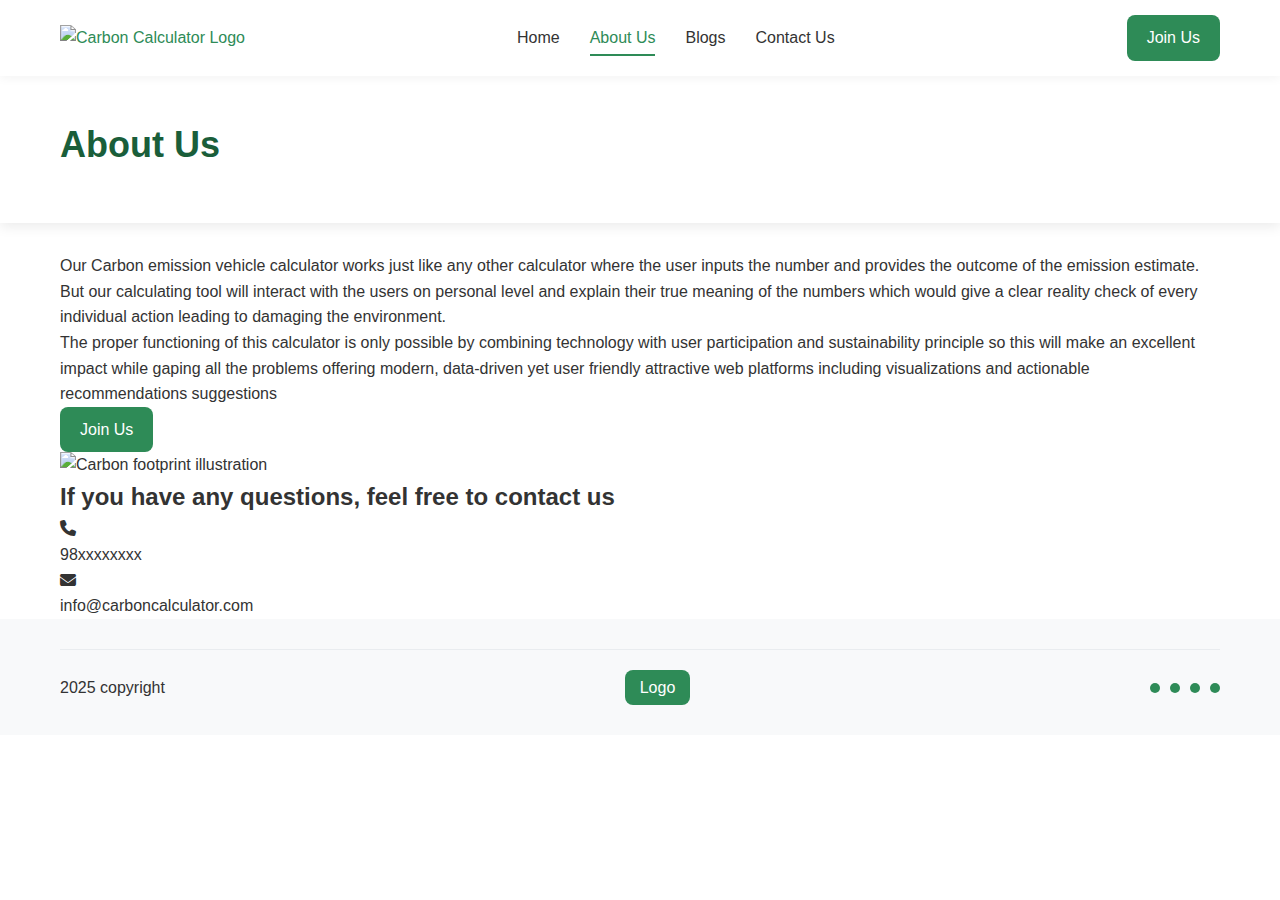
==== about.html @ 44032c15 "Update" ====
<!DOCTYPE html>
<html lang="en">
<head>
    <meta charset="UTF-8">
    <meta name="viewport" content="width=device-width, initial-scale=1.0">
    <title>Carbon Calculator | About Us</title>
    <link rel="stylesheet" href="css/style.css">
    <link rel="stylesheet" href="https://cdnjs.cloudflare.com/ajax/libs/font-awesome/6.4.0/css/all.min.css">
</head>
<body>
    <header>
        <div class="container">
            <div class="logo">
                <a href="index.html">
                    <img src="https://i.ibb.co/Jt5zbWV/eco-car-logo.png" alt="Carbon Calculator Logo">
                </a>
            </div>
            <nav>
                <ul>
                    <li><a href="index.html">Home</a></li>
                    <li class="active"><a href="about.html">About Us</a></li>
                    <li><a href="blogs.html">Blogs</a></li>
                    <li><a href="contact.html">Contact Us</a></li>
                </ul>
            </nav>
            <div id="auth-button-container" class="join-btn">
                <a href="signup.html" class="btn">Join Us</a>
            </div>
            <div class="mobile-menu-btn">
                <i class="fas fa-bars"></i>
            </div>
        </div>
    </header>

    <section class="page-header">
        <div class="container">
            <h1>About Us</h1>
        </div>
    </section>

    <section class="about-content">
        <div class="container">
            <div class="about-grid">
                <div class="about-text">
                    <p>Our Carbon emission vehicle calculator works just like any other calculator where the user inputs the number and provides the outcome of the emission estimate. But our calculating tool will interact with the users on personal level and explain their true meaning of the numbers which would give a clear reality check of every individual action leading to damaging the environment.</p>
                    <p>The proper functioning of this calculator is only possible by combining technology with user participation and sustainability principle so this will make an excellent impact while gaping all the problems offering modern, data-driven yet user friendly attractive web platforms including visualizations and actionable recommendations suggestions</p>
                    <div class="about-cta">
                        <a href="signup.html" class="btn">Join Us</a>
                    </div>
                </div>
                <div class="about-image">
                    <img src="https://i.ibb.co/Lk4Lv9B/solar-panels.jpg" alt="Carbon footprint illustration">
                </div>
            </div>
        </div>
    </section>

    <section class="contact-info">
        <div class="container">
            <h2>If you have any questions, feel free to contact us</h2>
            <div class="contact-methods">
                <div class="contact-method">
                    <i class="fas fa-phone"></i>
                    <p>98xxxxxxxx</p>
                </div>
                <div class="contact-method">
                    <i class="fas fa-envelope"></i>
                    <p>info@carboncalculator.com</p>
                </div>
            </div>
        </div>
    </section>

    <footer>
        <div class="container">
            <div class="footer-bottom">
                <p>2025 copyright</p>
                <div class="footer-logo-small">
                    <div class="logo-badge">Logo</div>
                </div>
                <div class="social-dots">
                    <span class="dot"></span>
                    <span class="dot"></span>
                    <span class="dot"></span>
                    <span class="dot"></span>
                </div>
            </div>
        </div>
    </footer>

    <script src="js/main.js"></script>
</body>
</html>
---- css/style.css ----
/* Base Styles */
:root {
  --primary-color: #2e8b57;
  --primary-dark: #1a5e3a;
  --primary-light: #c8e6c9;
  --secondary-color: #555555;
  --text-color: #333333;
  --light-text: #666666;
  --background-color: #ffffff;
  --light-gray: #f8f9fa;
  --medium-gray: #e9ecef;
  --dark-gray: #adb5bd;
  --error-color: #dc3545;
  --success-color: #28a745;
  --warning-color: #ffc107;
  --border-radius: 8px;
  --box-shadow: 0 4px 12px rgba(0, 0, 0, 0.08);
  --transition: all 0.3s ease;
  --font-primary: "Poppins", -apple-system, BlinkMacSystemFont, "Segoe UI", Roboto, Oxygen, Ubuntu, Cantarell,
    "Open Sans", "Helvetica Neue", sans-serif;
}

* {
  margin: 0;
  padding: 0;
  box-sizing: border-box;
}

body {
  font-family: var(--font-primary);
  line-height: 1.6;
  color: var(--text-color);
  background-color: var(--background-color);
  overflow-x: hidden;
}

.container {
  width: 100%;
  max-width: 1200px;
  margin: 0 auto;
  padding: 0 20px;
}

a {
  text-decoration: none;
  color: var(--primary-color);
  transition: var(--transition);
}

a:hover {
  color: var(--primary-dark);
}

ul {
  list-style: none;
}

img {
  max-width: 100%;
  height: auto;
}

.btn {
  display: inline-flex;
  align-items: center;
  justify-content: center;
  background-color: var(--primary-color);
  color: white;
  padding: 10px 20px;
  border: none;
  border-radius: var(--border-radius);
  cursor: pointer;
  transition: var(--transition);
  text-align: center;
  font-weight: 500;
  font-size: 16px;
  min-height: 44px;
}

.btn:hover {
  background-color: var(--primary-dark);
  color: white;
  transform: translateY(-2px);
  box-shadow: 0 6px 12px rgba(0, 0, 0, 0.1);
}

.btn.active {
  background-color: var(--primary-dark);
  color: white;
}

.btn-secondary {
  display: inline-flex;
  align-items: center;
  justify-content: center;
  background-color: var(--medium-gray);
  color: var(--text-color);
  padding: 10px 20px;
  border: none;
  border-radius: var(--border-radius);
  cursor: pointer;
  transition: var(--transition);
  text-align: center;
  font-weight: 500;
  font-size: 16px;
  min-height: 44px;
}

.btn-secondary:hover {
  background-color: var(--dark-gray);
  color: var(--background-color);
}

/* Header Styles */
header {
  padding: 15px 0;
  background-color: var(--background-color);
  box-shadow: 0 2px 10px rgba(0, 0, 0, 0.05);
  position: sticky;
  top: 0;
  z-index: 100;
}

header .container {
  display: flex;
  justify-content: space-between;
  align-items: center;
}

.logo img {
  height: 50px;
  object-fit: contain;
}

nav {
  flex: 1;
  display: flex;
  justify-content: center;
}

nav ul {
  display: flex;
  justify-content: center;
}

nav ul li {
  margin: 0 15px;
  position: relative;
}

nav ul li a {
  color: var(--text-color);
  font-weight: 500;
  position: relative;
  padding: 5px 0;
}

.join-btn {
  margin-left: 20px;
}

.user-menu {
  display: flex;
  align-items: center;
}

.notification-icon {
  margin-right: 20px;
  position: relative;
  font-size: 20px;
  color: var(--text-color);
}

.notification-icon::after {
  content: "";
  position: absolute;
  top: 0;
  right: 0;
  width: 8px;
  height: 8px;
  background-color: var(--primary-color);
  border-radius: 50%;
}

.profile-dropdown {
  position: relative;
}

.profile-pic {
  width: 40px;
  height: 40px;
  border-radius: 50%;
  overflow: hidden;
  cursor: pointer;
  border: 2px solid var(--primary-light);
}

.profile-pic img {
  width: 100%;
  height: 100%;
  object-fit: cover;
}

nav ul li.active a, nav ul li a.active {
  color: var(--primary-color);
}

nav ul li.active a::after, nav ul li a.active::after {
  content: "";
  position: absolute;
  bottom: -5px;
  left: 0;
  width: 100%;
  height: 2px;
  background-color: var(--primary-color);
}

.mobile-menu-btn {
  display: none;
  font-size: 24px;
  cursor: pointer;
  color: var(--text-color);
}

/* Dropdown Menu */
.dropdown-menu {
  position: absolute;
  top: 55px;
  right: 0;
  width: 280px;
  background-color: var(--background-color);
  border-radius: var(--border-radius);
  box-shadow: var(--box-shadow);
  padding: 15px;
  display: none;
  z-index: 10;
  animation: fadeIn 0.3s ease;
}

@keyframes fadeIn {
  from {
    opacity: 0;
    transform: translateY(10px);
  }
  to {
    opacity: 1;
    transform: translateY(0);
  }
}

.dropdown-menu.active {
  display: block;
}

.dropdown-header {
  padding-bottom: 10px;
  margin-bottom: 10px;
  border-bottom: 1px solid var(--medium-gray);
  color: var(--light-text);
}

.dropdown-menu ul li {
  margin: 0;
  padding: 8px 0;
}

.dropdown-menu ul li a {
  color: var(--text-color);
  display: block;
  transition: var(--transition);
  padding: 5px 10px;
  border-radius: var(--border-radius);
}

.dropdown-menu ul li a:hover {
  background-color: var(--light-gray);
  color: var(--primary-color);
}

/* Hero Section */
.hero {
  padding: 80px 0;
  background-color: var(--light-gray);
  position: relative;
  overflow: hidden;
}

.hero::after {
  content: "";
  position: absolute;
  bottom: -50px;
  left: 0;
  width: 100%;
  height: 100px;
  background-color: var(--background-color);
  clip-path: ellipse(50% 50% at 50% 100%);
}

.hero-content {
  display: flex;
  align-items: center;
  gap: 60px;
}

.hero-image {
  flex: 1;
  border-radius: var(--border-radius);
  overflow: hidden;
  box-shadow: var(--box-shadow);
}

.hero-image img {
  width: 100%;
  height: 100%;
  object-fit: cover;
  transition: transform 0.5s ease;
}

.hero-image:hover img {
  transform: scale(1.05);
}

.hero-text {
  flex: 1;
}

.hero-text h1 {
  font-size: 48px;
  font-weight: 700;
  margin-bottom: 20px;
  line-height: 1.2;
  color: var(--primary-dark);
}

.hero-text p {
  font-size: 18px;
  margin-bottom: 30px;
  color: var(--light-text);
}

.hero-text .btn {
  padding: 12px 30px;
  font-size: 18px;
}

/* Recent Blogs Section */
.recent-blogs {
  padding: 80px 0;
  background-color: var(--background-color);
}

.recent-blogs h2 {
  text-align: center;
  margin-bottom: 50px;
  font-size: 36px;
  color: var(--primary-dark);
  position: relative;
}

.recent-blogs h2::after {
  content: "";
  position: absolute;
  bottom: -15px;
  left: 50%;
  transform: translateX(-50%);
  width: 80px;
  height: 3px;
  background-color: var(--primary-color);
}

.blogs-grid {
  display: grid;
  grid-template-columns: repeat(3, 1fr);
  gap: 30px;
}

.blog-card {
  background-color: var(--background-color);
  border-radius: var(--border-radius);
  overflow: hidden;
  box-shadow: var(--box-shadow);
  transition: var(--transition);
  height: 100%;
  display: flex;
  flex-direction: column;
}

.blog-card:hover {
  transform: translateY(-10px);
  box-shadow: 0 15px 30px rgba(0, 0, 0, 0.1);
}

.blog-image {
  height: 200px;
  overflow: hidden;
}

.blog-image img {
  width: 100%;
  height: 100%;
  object-fit: cover;
  transition: var(--transition);
}

.blog-card:hover .blog-image img {
  transform: scale(1.1);
}

.blog-card h3 {
  padding: 20px;
  font-size: 18px;
  flex-grow: 1;
}

.read-more {
  display: block;
  text-align: center;
  padding: 12px;
  background-color: var(--primary-color);
  color: white;
  margin: 0 20px 20px;
  border-radius: var(--border-radius);
  transition: var(--transition);
  font-weight: 500;
}

.read-more:hover {
  background-color: var(--primary-dark);
  color: white;
}

/* Footer Styles */
footer {
  background-color: var(--light-gray);
  padding: 30px 0;
  position: relative;
}

.footer-content {
  display: grid;
  grid-template-columns: 1fr 1fr 1fr;
  gap: 40px;
  margin-bottom: 40px;
}

.footer-logo h3 {
  margin-bottom: 15px;
  color: var(--primary-dark);
  font-size: 24px;
}

.footer-logo p {
  color: var(--light-text);
}

.social-icons {
  margin-top: 20px;
  display: flex;
  gap: 15px;
}

.social-icons a {
  display: flex;
  align-items: center;
  justify-content: center;
  width: 40px;
  height: 40px;
  background-color: var(--primary-light);
  color: var(--primary-dark);
  border-radius: 50%;
  transition: var(--transition);
}

.social-icons a:hover {
  background-color: var(--primary-color);
  color: white;
  transform: translateY(-3px);
}

.footer-links h3,
.footer-contact h3 {
  margin-bottom: 20px;
  color: var(--primary-dark);
  font-size: 20px;
}

.footer-links ul li {
  margin-bottom: 12px;
}

.footer-links ul li a {
  color: var(--light-text);
  transition: var(--transition);
}

.footer-links ul li a:hover {
  color: var(--primary-color);
  padding-left: 5px;
}

.footer-contact p {
  margin-bottom: 12px;
  color: var(--light-text);
  display: flex;
  align-items: center;
}

.footer-contact p i {
  margin-right: 10px;
  color: var(--primary-color);
}

.footer-bottom {
  display: flex;
  justify-content: space-between;
  align-items: center;
  padding-top: 20px;
  border-top: 1px solid var(--medium-gray);
}

.footer-logo-small {
  background-color: var(--primary-color);
  padding: 5px 15px;
  border-radius: var(--border-radius);
  color: white;
  font-weight: 500;
}

.social-dots {
  display: flex;
  gap: 10px;
}

.dot {
  width: 10px;
  height: 10px;
  border-radius: 50%;
  background-color: var(--primary-color);
}

/* Auth Pages (Login/Signup) */
.auth-section {
  padding: 80px 0;
  min-height: calc(100vh - 200px);
  display: flex;
  align-items: center;
  background-color: var(--light-gray);
}

.auth-form-container {
  max-width: 500px;
  width: 100%;
  margin: 0 auto;
  padding: 40px;
  background-color: var(--background-color);
  border-radius: var(--border-radius);
  box-shadow: var(--box-shadow);
}

.auth-form-container h1 {
  text-align: center;
  margin-bottom: 30px;
  font-size: 32px;
  color: var(--primary-dark);
}

.form-row {
  display: flex;
  gap: 20px;
  margin-bottom: 20px;
}

.form-group {
  margin-bottom: 20px;
  width: 100%;
}

.form-group input,
.form-group textarea,
.form-group select {
  width: 100%;
  padding: 12px 15px;
  border: 1px solid var(--medium-gray);
  border-radius: var(--border-radius);
  font-size: 16px;
  transition: var(--transition);
  font-family: var(--font-primary);
}

.form-group input:focus,
.form-group textarea:focus,
.form-group select:focus {
  border-color: var(--primary-color);
  outline: none;
  box-shadow: 0 0 0 3px rgba(46, 139, 87, 0.1);
}

.password-group {
  position: relative;
}

.password-toggle {
  position: absolute;
  right: 15px;
  top: 50%;
  transform: translateY(-50%);
  background: none;
  border: none;
  cursor: pointer;
  color: var(--secondary-color);
}

.auth-form .btn {
  width: 100%;
  padding: 14px;
  font-size: 16px;
  background-color: var(--primary-color);
  color: white;
}

.auth-form .btn:hover {
  background-color: var(--primary-dark);
}

.auth-link {
  text-align: center;
  margin-top: 20px;
  color: var(--light-text);
}

.auth-link a {
  color: var(--primary-color);
  font-weight: 500;
}

/* Dashboard Styles */
.dashboard-page {
  background-color: var(--light-gray);
}

.dashboard-header {
  padding: 15px 0;
  background-color: var(--background-color);
  box-shadow: var(--box-shadow);
  position: sticky;
  top: 0;
  z-index: 100;
}

.dashboard-container {
  display: flex;
  min-height: calc(100vh - 200px);
  padding: 20px;
  gap: 20px;
}

.sidebar {
  width: 280px;
  background-color: var(--background-color);
  padding: 30px 0;
  box-shadow: var(--box-shadow);
  border-radius: var(--border-radius);
  height: fit-content;
  position: sticky;
  top: 100px;
  flex-shrink: 0;
}

.sidebar h2 {
  padding: 0 20px 20px;
  border-bottom: 1px solid var(--medium-gray);
  color: var(--primary-dark);
}

.sidebar-nav ul {
  display: flex;
  flex-direction: column;
  width: 100%;
}

.sidebar-nav ul li {
  width: 100%;
  padding: 0;
  margin: 0;
  transition: var(--transition);
}

.sidebar-nav ul li a {
  padding: 15px 20px;
  display: block;
  width: 100%;
  color: var(--text-color);
  transition: var(--transition);
  border-left: 3px solid transparent;
}

.sidebar-nav ul li a:hover,
.sidebar-nav ul li a.active {
  background-color: var(--light-gray);
  color: var(--primary-color);
  border-left-color: var(--primary-color);
}

.dashboard-content {
  flex: 1;
  padding: 0 0 30px 0;
}

.dashboard-cards {
  display: grid;
  grid-template-columns: repeat(auto-fit, minmax(250px, 1fr));
  gap: 20px;
  margin-bottom: 30px;
}

.dashboard-card {
  background-color: var(--background-color);
  border-radius: var(--border-radius);
  padding: 20px;
  box-shadow: var(--box-shadow);
  transition: var(--transition);
}

.dashboard-card:hover {
  transform: translateY(-5px);
  box-shadow: 0 10px 20px rgba(0, 0, 0, 0.1);
}

.dashboard-card h3 {
  margin-bottom: 15px;
  color: var(--secondary-color);
}

.card-content {
  display: flex;
  align-items: center;
  justify-content: space-between;
}

.improvement-stat {
  display: flex;
  flex-direction: column;
}

.stat-number {
  font-size: 2rem;
  font-weight: 700;
  color: var(--primary-color);
}

.stat-label {
  color: var(--light-text);
  font-size: 0.9rem;
}

.improvement-icon {
  width: 40px;
  height: 40px;
  border-radius: 50%;
  background-color: rgba(46, 139, 87, 0.1);
  display: flex;
  align-items: center;
  justify-content: center;
  color: var(--primary-color);
  font-size: 1.2rem;
}

.chart-section {
  background-color: var(--background-color);
  border-radius: var(--border-radius);
  padding: 20px;
  box-shadow: var(--box-shadow);
  margin-bottom: 30px;
}

.chart-header {
  display: flex;
  justify-content: space-between;
  align-items: center;
  margin-bottom: 20px;
}

.chart-header h2 {
  color: var(--primary-dark);
  font-size: 1.3rem;
}

.chart-filter select {
  padding: 8px 30px 8px 15px;
  border-radius: 4px;
  border: 1px solid var(--border-color);
  background-color: var(--background-color);
  font-size: 0.9rem;
  appearance: none;
  background-image: url("data:image/svg+xml,%3Csvg xmlns='http://www.w3.org/2000/svg' width='24' height='24' viewBox='0 0 24 24' fill='none' stroke='%23333' stroke-width='2' stroke-linecap='round' stroke-linejoin='round'%3E%3Cpolyline points='6 9 12 15 18 9'%3E%3C/polyline%3E%3C/svg%3E");
  background-repeat: no-repeat;
  background-position: right 10px center;
  background-size: 16px;
}

.chart-container {
  height: 300px;
  position: relative;
}

/* Chart Loading Animation */
.chart-loading {
  position: absolute;
  top: 0;
  left: 0;
  width: 100%;
  height: 100%;
  display: flex;
  flex-direction: column;
  align-items: center;
  justify-content: center;
  background-color: rgba(255, 255, 255, 0.8);
  z-index: 5;
}

.spinner {
  width: 40px;
  height: 40px;
  border: 4px solid rgba(46, 139, 87, 0.1);
  border-radius: 50%;
  border-top: 4px solid var(--primary-color);
  animation: spin 1s linear infinite;
  margin-bottom: 10px;
}

@keyframes spin {
  0% { transform: rotate(0deg); }
  100% { transform: rotate(360deg); }
}

/* Footprint Comparison */
.footprint-comparison {
  display: grid;
  grid-template-columns: repeat(3, 1fr);
  gap: 20px;
  margin-top: 20px;
}

.footprint-item {
  background-color: var(--light-bg);
  padding: 15px;
  border-radius: 8px;
}

.footprint-item h3 {
  font-size: 1rem;
  margin-bottom: 10px;
  color: var(--text-color);
}

.footprint-value {
  font-size: 1.5rem;
  font-weight: 700;
  color: var(--primary-color);
  margin-bottom: 10px;
}

.progress-bar {
  height: 10px;
  background-color: #e0e0e0;
  border-radius: 5px;
  overflow: hidden;
}

.progress {
  height: 100%;
  background-color: var(--primary-color);
  border-radius: 5px;
}

/* Profile Page Styles */
.profile-header {
  display: flex;
  align-items: center;
  margin-bottom: 30px;
  background-color: var(--background-color);
  padding: 30px;
  border-radius: var(--border-radius);
  box-shadow: var(--box-shadow);
}

.profile-avatar {
  width: 120px;
  height: 120px;
  border-radius: 50%;
  overflow: hidden;
  margin-right: 30px;
  border: 4px solid var(--primary-light);
}

.profile-avatar img {
  width: 100%;
  height: 100%;
  object-fit: cover;
}

.profile-name {
  font-size: 32px;
  color: var(--primary-dark);
}

.profile-grid {
  display: grid;
  grid-template-columns: repeat(2, 1fr);
  gap: 25px;
}

.profile-card {
  background-color: var(--background-color);
  border-radius: var(--border-radius);
  padding: 25px;
  box-shadow: var(--box-shadow);
  margin-bottom: 25px;
  transition: var(--transition);
}

.profile-card:hover {
  transform: translateY(-5px);
  box-shadow: 0 10px 20px rgba(0, 0, 0, 0.1);
}

.profile-card-header {
  display: flex;
  justify-content: space-between;
  align-items: center;
  margin-bottom: 20px;
  padding-bottom: 15px;
  border-bottom: 1px solid var(--medium-gray);
}

.profile-card-header h3 {
  color: var(--primary-dark);
  font-size: 20px;
}

.edit-profile-btn, .add-vehicle-btn {
  color: var(--primary-color);
  font-weight: 500;
  display: flex;
  align-items: center;
}

.add-vehicle-btn {
  width: 32px;
  height: 32px;
  background-color: var(--primary-color);
  color: white;
  border-radius: 50%;
  display: flex;
  align-items: center;
  justify-content: center;
  cursor: pointer;
  transition: var(--transition);
}

.add-vehicle-btn:hover {
  background-color: var(--primary-dark);
  transform: rotate(90deg);
}

.profile-card-content {
  padding: 0;
}

.profile-detail {
  margin-bottom: 20px;
}

.profile-detail label {
  font-size: 16px;
  color: var(--light-text);
  margin-bottom: 8px;
  display: block;
}

.profile-detail span {
  font-weight: 500;
}

.vehicle-list {
  display: flex;
  flex-direction: column;
  gap: 15px;
}

.vehicle-item {
  display: flex;
  justify-content: space-between;
  align-items: center;
  padding: 15px;
  border: 1px solid var(--medium-gray);
  border-radius: var(--border-radius);
  transition: var(--transition);
}

.vehicle-item:hover {
  border-color: var(--primary-color);
  background-color: var(--light-gray);
}

.vehicle-info h4 {
  margin-bottom: 5px;
  color: var(--primary-dark);
}

.vehicle-info p {
  color: var(--light-text);
  font-size: 14px;
}

.vehicle-actions {
  display: flex;
}

.vehicle-edit-btn, .vehicle-delete-btn {
  background: none;
  border: none;
  cursor: pointer;
  margin-left: 15px;
  color: var(--secondary-color);
  transition: var(--transition);
  width: 32px;
  height: 32px;
  display: flex;
  align-items: center;
  justify-content: center;
  border-radius: 50%;
}

.vehicle-edit-btn:hover {
  background-color: var(--medium-gray);
  color: var(--primary-color);
}

.vehicle-delete-btn:hover {
  background-color: var(--medium-gray);
  color: var(--error-color);
}

.activity-list {
  display: flex;
  flex-direction: column;
  gap: 10px;
}

.activity-item {
  transition: var(--transition);
  border-left: 3px solid transparent;
  padding-left: 15px;
}

.activity-item:hover {
  border-left-color: var(--primary-color);
}

.activity-item a {
  color: var(--text-color);
  transition: var(--transition);
  display: block;
  padding: 10px;
  background-color: var(--light-bg);
  border-radius: 4px;
}

.activity-item a:hover {
  background-color: var(--primary-light);
  color: var(--primary-dark);
}

.badges-grid {
  display: grid;
  grid-template-columns: repeat(3, 1fr);
  gap: 15px;
  margin-bottom: 20px;
}

.badge-item {
  display: flex;
  flex-direction: column;
  align-items: center;
  gap: 5px;
  transition: var(--transition);
}

.badge-item:hover {
  transform: scale(1.05);
}

.badge-item img {
  width: 50px;
  height: 50px;
  border-radius: 50%;
  object-fit: cover;
  background-color: var(--light-gray);
  padding: 5px;
  transition: var(--transition);
}

.badge-item:hover img {
  background-color: var(--primary-light);
}

.badge-item span {
  font-size: 0.9rem;
  color: var(--text-color);
  text-align: center;
}

.badges-action {
  text-align: center;
  margin-top: 15px;
}

.badges-action a {
  color: var(--primary-color);
  font-weight: 500;
}

/* Vehicle Registration Form */
.vehicle-registration-container {
  max-width: 600px;
  margin: 0 auto;
  background-color: var(--background-color);
  padding: 30px;
  border-radius: var(--border-radius);
  box-shadow: var(--box-shadow);
}

.vehicle-registration-form .form-row {
  display: flex;
  align-items: center;
  margin-bottom: 25px;
}

.form-label {
  width: 150px;
  font-weight: 500;
  color: var(--text-color);
}

.form-field {
  flex: 1;
}

.form-input, .form-select {
  width: 100%;
  padding: 12px 15px;
  border: 1px solid var(--border-color);
  border-radius: var(--border-radius);
  font-size: 1rem;
  transition: var(--transition);
}

.form-input:focus, .form-select:focus {
  outline: none;
  border-color: var(--primary-color);
  box-shadow: 0 0 0 2px rgba(46, 139, 87, 0.2);
}

.mileage-field {
  display: flex;
  gap: 10px;
}

.mileage-field .form-input {
  flex: 1;
}

.unit-select {
  width: 100px;
}

/* Recommendations Page */
.recommendations-container {
  max-width: 800px;
  margin: 0 auto;
  background-color: var(--background-color);
  padding: 30px;
  border-radius: var(--border-radius);
  box-shadow: var(--box-shadow);
}

.recommendations-header {
  text-align: center;
  margin-bottom: 30px;
}

.recommendations-header h2 {
  font-size: 1.8rem;
  color: var(--primary-dark);
  margin-bottom: 5px;
}

.recommendations-header p {
  color: var(--light-text);
}

.recommendations-images {
  display: grid;
  grid-template-columns: repeat(3, 1fr);
  gap: 15px;
  margin-bottom: 30px;
}

.recommendation-image {
  height: 150px;
  border-radius: 8px;
  overflow: hidden;
}

.recommendation-image img {
  width: 100%;
  height: 100%;
  object-fit: cover;
}

.recommendations-list {
  margin-bottom: 30px;
}

.recommendation-item {
  display: flex;
  align-items: center;
  padding: 15px 0;
  border-bottom: 1px solid var(--border-color);
}

.recommendation-item:last-child {
  border-bottom: none;
}

.recommendation-number {
  width: 80px;
  font-weight: 600;
  color: var(--primary-dark);
}

.recommendation-text {
  flex: 1;
  color: var(--text-color);
}

.recommendations-actions {
  text-align: center;
  margin-top: 30px;
}

/* Modal Styles */
.modal {
  display: none;
  position: fixed;
  z-index: 1000;
  left: 0;
  top: 0;
  width: 100%;
  height: 100%;
  overflow: auto;
  background-color: rgba(0, 0, 0, 0.5);
}

.modal-content {
  background-color: var(--background-color);
  margin: 10% auto;
  border-radius: 8px;
  box-shadow: var(--box-shadow);
  width: 90%;
  max-width: 500px;
  animation: modalFadeIn 0.3s;
}

@keyframes modalFadeIn {
  from {
    opacity: 0;
    transform: translateY(-20px);
  }
  to {
    opacity: 1;
    transform: translateY(0);
  }
}

.modal-header {
  padding: 15px 20px;
  border-bottom: 1px solid var(--border-color);
  display: flex;
  justify-content: space-between;
  align-items: center;
}

.modal-header h2 {
  font-size: 1.4rem;
  color: var(--primary-dark);
}

.close {
  color: var(--light-text);
  font-size: 1.5rem;
  font-weight: bold;
  cursor: pointer;
}

.close:hover {
  color: var(--text-color);
}

.modal-body {
  padding: 20px;
}

.modal-cancel {
  margin-right: 10px;
}

.success-message {
  display: flex;
  flex-direction: column;
  align-items: center;
  padding: 20px 0;
}

.success-message i {
  font-size: 3rem;
  color: var(--primary-color);
  margin-bottom: 15px;
}

.badge-info-list {
  display: flex;
  flex-direction: column;
  gap: 20px;
}

.badge-info-item {
  display: flex;
  align-items: center;
  gap: 15px;
}

.badge-info-item img {
  width: 50px;
  height: 50px;
  border-radius: 50%;
  object-fit: cover;
}

.badge-info-content h3 {
  font-size: 1.1rem;
  margin-bottom: 5px;
  color: var(--text-color);
}

.badge-info-content p {
  font-size: 0.9rem;
  color: var(--light-text);
}

.report-options {
  margin-bottom: 20px;
}

/* Notification Styles */
.notification {
  position: fixed;
  bottom: 20px;
  right: 20px;
  background-color: var(--background-color);
  border-radius: 8px;
  box-shadow: var(--box-shadow);
  padding: 15px 20px;
  display: none;
  z-index: 1000;
  animation: notificationFadeIn 0.3s;
}

.notification.active {
  display: block;
}

@keyframes notificationFadeIn {
  from {
    opacity: 0;
    transform: translateY(20px);
  }
  to {
    opacity: 1;
    transform: translateY(0);
  }
}

.notification-content {
  display: flex;
  align-items: center;
  gap: 10px;
}

.notification-content i {
  color: var(--primary-color);
  font-size: 1.2rem;
}

/* Community Challenge Styles */
.challenges-section {
  padding: 40px 0;
  background-color: var(--light-gray);
  min-height: calc(100vh - 300px);
}

.challenge-list {
  max-width: 800px;
  margin: 0 auto;
}

.challenge-card {
  background-color: var(--background-color);
  border-radius: var(--border-radius);
  padding: 30px;
  box-shadow: var(--box-shadow);
  margin-bottom: 30px;
  transition: var(--transition);
}

.challenge-card:hover {
  transform: translateY(-5px);
  box-shadow: 0 15px 30px rgba(0, 0, 0, 0.1);
}

.challenge-card h2 {
  font-size: 24px;
  margin-bottom: 15px;
  color: var(--primary-dark);
}

.challenge-description {
  margin-bottom: 25px;
  line-height: 1.6;
  color: var(--light-text);
}

.challenge-status {
  margin-top: 20px;
}

.challenge-status p {
  margin-bottom: 10px;
  font-weight: 500;
  color: var(--primary-dark);
}

/* Log Trip Form */
.log-trip-form-container {
  max-width: 600px;
  margin: 0 auto;
  background-color: var(--background-color);
  padding: 30px;
  border-radius: var(--border-radius);
  box-shadow: var(--box-shadow);
}

.emission-result {
  background-color: #f1f9f4;
  padding: 20px;
  border-radius: 8px;
  margin: 30px 0;
  text-align: center;
}

.emission-value {
  font-size: 2.5rem;
  font-weight: 700;
  color: #e74c3c;
  margin: 10px 0;
}

.emission-value span {
  font-size: 1rem;
  font-weight: normal;
  color: var(--light-text);
}

.emission-note {
  font-size: 0.9rem;
  color: var(--light-text);
}

/* Page Header */
.page-header {
  background-color: var(--background-color);
  padding: 40px 0;
  text-align: left;
  margin-bottom: 30px;
  box-shadow: var(--box-shadow);
}

.page-header h1 {
  font-size: 36px;
  color: var(--primary-dark);
  margin-bottom: 10px;
}

/* Responsive Styles */
@media (max-width: 992px) {
  .hero-content {
    flex-direction: column-reverse;
  }
  
  .profile-grid {
    grid-template-columns: 1fr;
  }
  
  .recommendations-images {
    grid-template-columns: 1fr;
  }
  
  .footprint-comparison {
    grid-template-columns: 1fr;
  }
  
  .badges-grid {
    grid-template-columns: repeat(2, 1fr);
  }
  
  .blogs-grid {
    grid-template-columns: repeat(2, 1fr);
  }
}

@media (max-width: 768px) {
  nav {
    display: none;
  }
  
  .mobile-menu-btn {
    display: block;
  }
  
  .dashboard-container {
    flex-direction: column;
  }
  
  .sidebar {
    width: 100%;
    border-right: none;
    border-bottom: 1px solid var(--border-color);
    padding: 20px 0;
  }
  
  .form-row {
    flex-direction: column;
    align-items: flex-start;
  }
  
  .form-label {
    width: 100%;
    margin-bottom: 10px;
  }
  
  .vehicle-registration-form .form-row {
    flex-direction: column;
    align-items: flex-start;
  }
  
  .recommendation-item {
    flex-direction: column;
    align-items: flex-start;
    gap: 10px;
  }
  
  .recommendation-number {
    width: auto;
  }
  
  .blogs-grid {
    grid-template-columns: 1fr;
  }
}

@media (max-width: 576px) {
  header .container {
    flex-direction: column;
    gap: 20px;
  }
  
  nav ul {
    justify-content: center;
  }
  
  nav ul li {
    margin: 0 10px;
  }
  
  .join-btn {
    width: 100%;
  }
  
  .join-btn .btn {
    width: 100%;
  }
  
  .footer-bottom {
    flex-direction: column;
    gap: 15px;
    text-align: center;
  }
  
  .form-actions {
    flex-direction: column;
    gap: 10px;
  }
  
  .form-actions .btn, .form-actions .btn-secondary {
    width: 100%;
  }
}

/* Mobile menu active state */
nav.active {
  display: block;
  position: absolute;
  top: 80px;
  left: 0;
  width: 100%;
  background-color: var(--background-color);
  padding: 20px;
  box-shadow: 0 5px 10px rgba(0, 0, 0, 0.1);
  z-index: 100;
  animation: slideDown 0.3s ease;
}

@keyframes slideDown {
  from {
    transform: translateY(-20px);
    opacity: 0;
  }
  to {
    transform: translateY(0);
    opacity: 1;
  }
}

nav.active ul {
  flex-direction: column;
}

nav.active ul li {
  margin: 0;
  padding: 10px 0;
  border-bottom: 1px solid var(--medium-gray);
}

nav.active ul li:last-child {
  border-bottom: none;
}
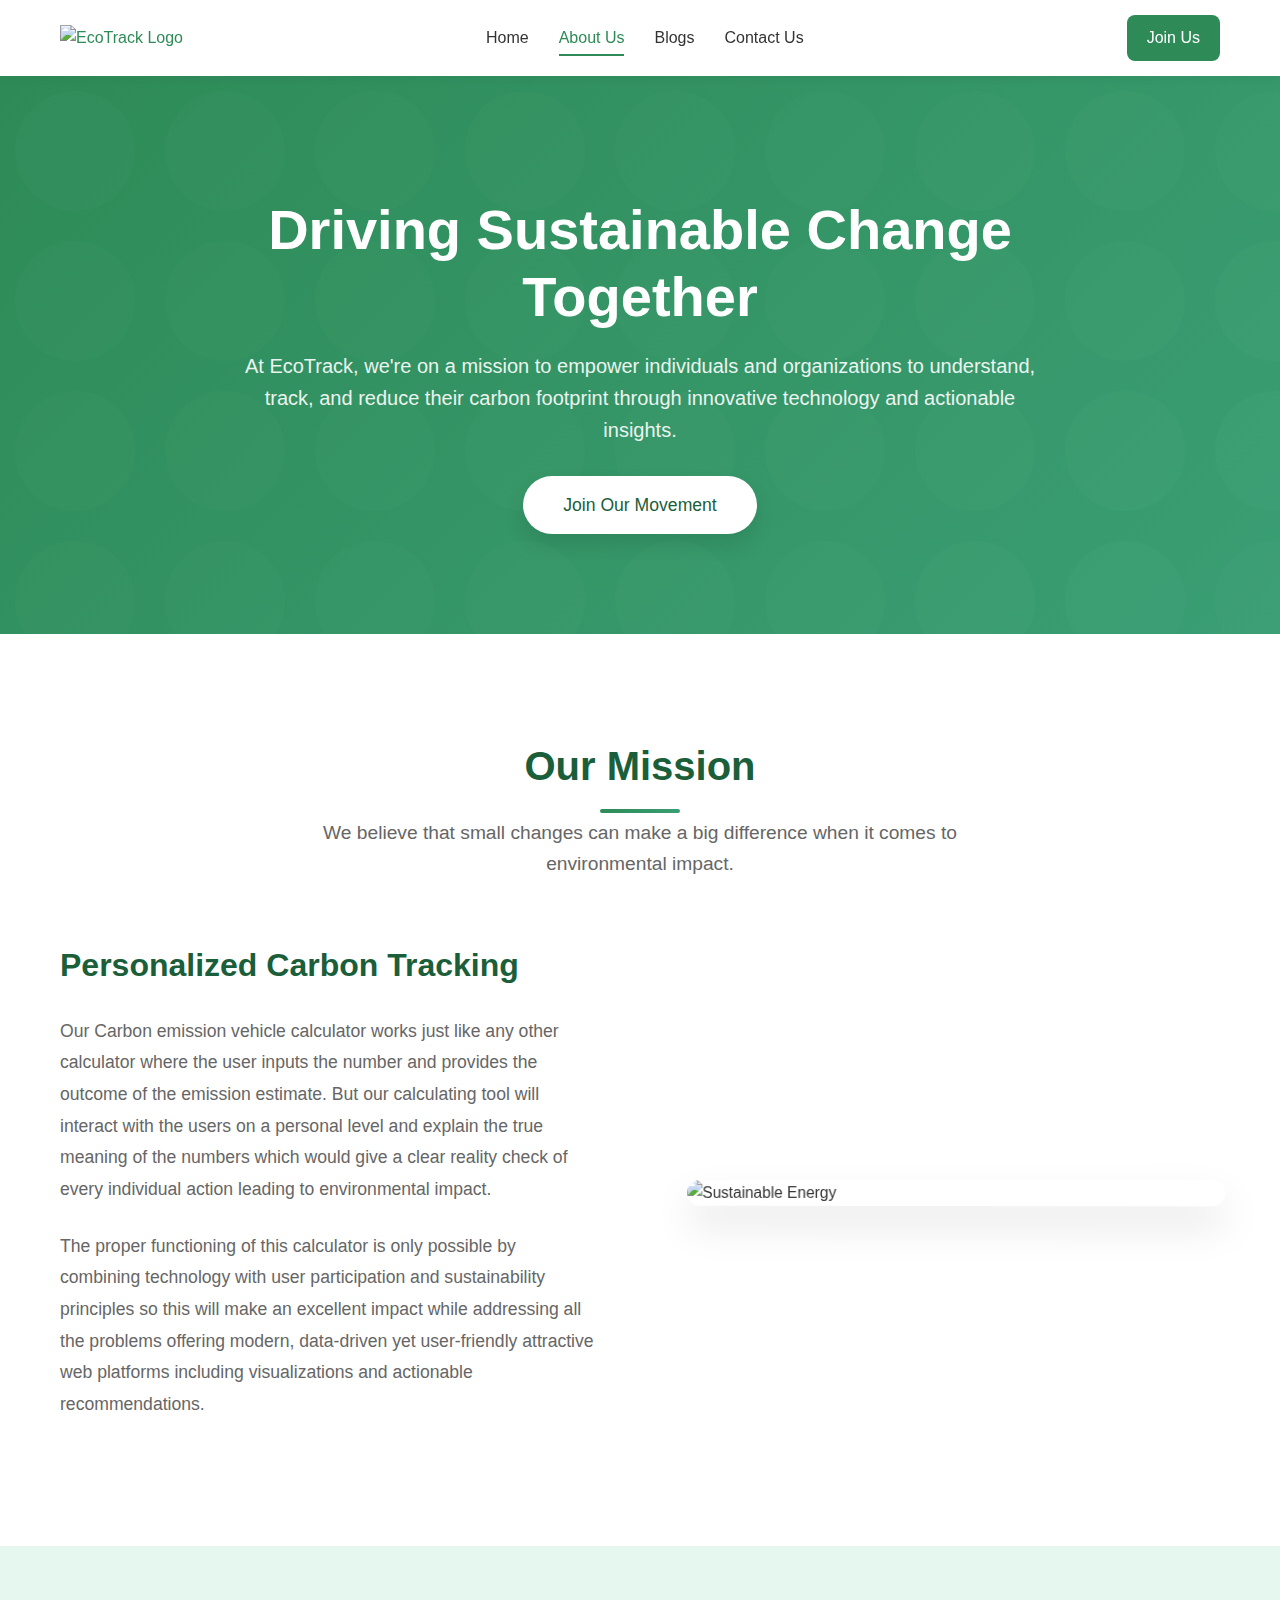
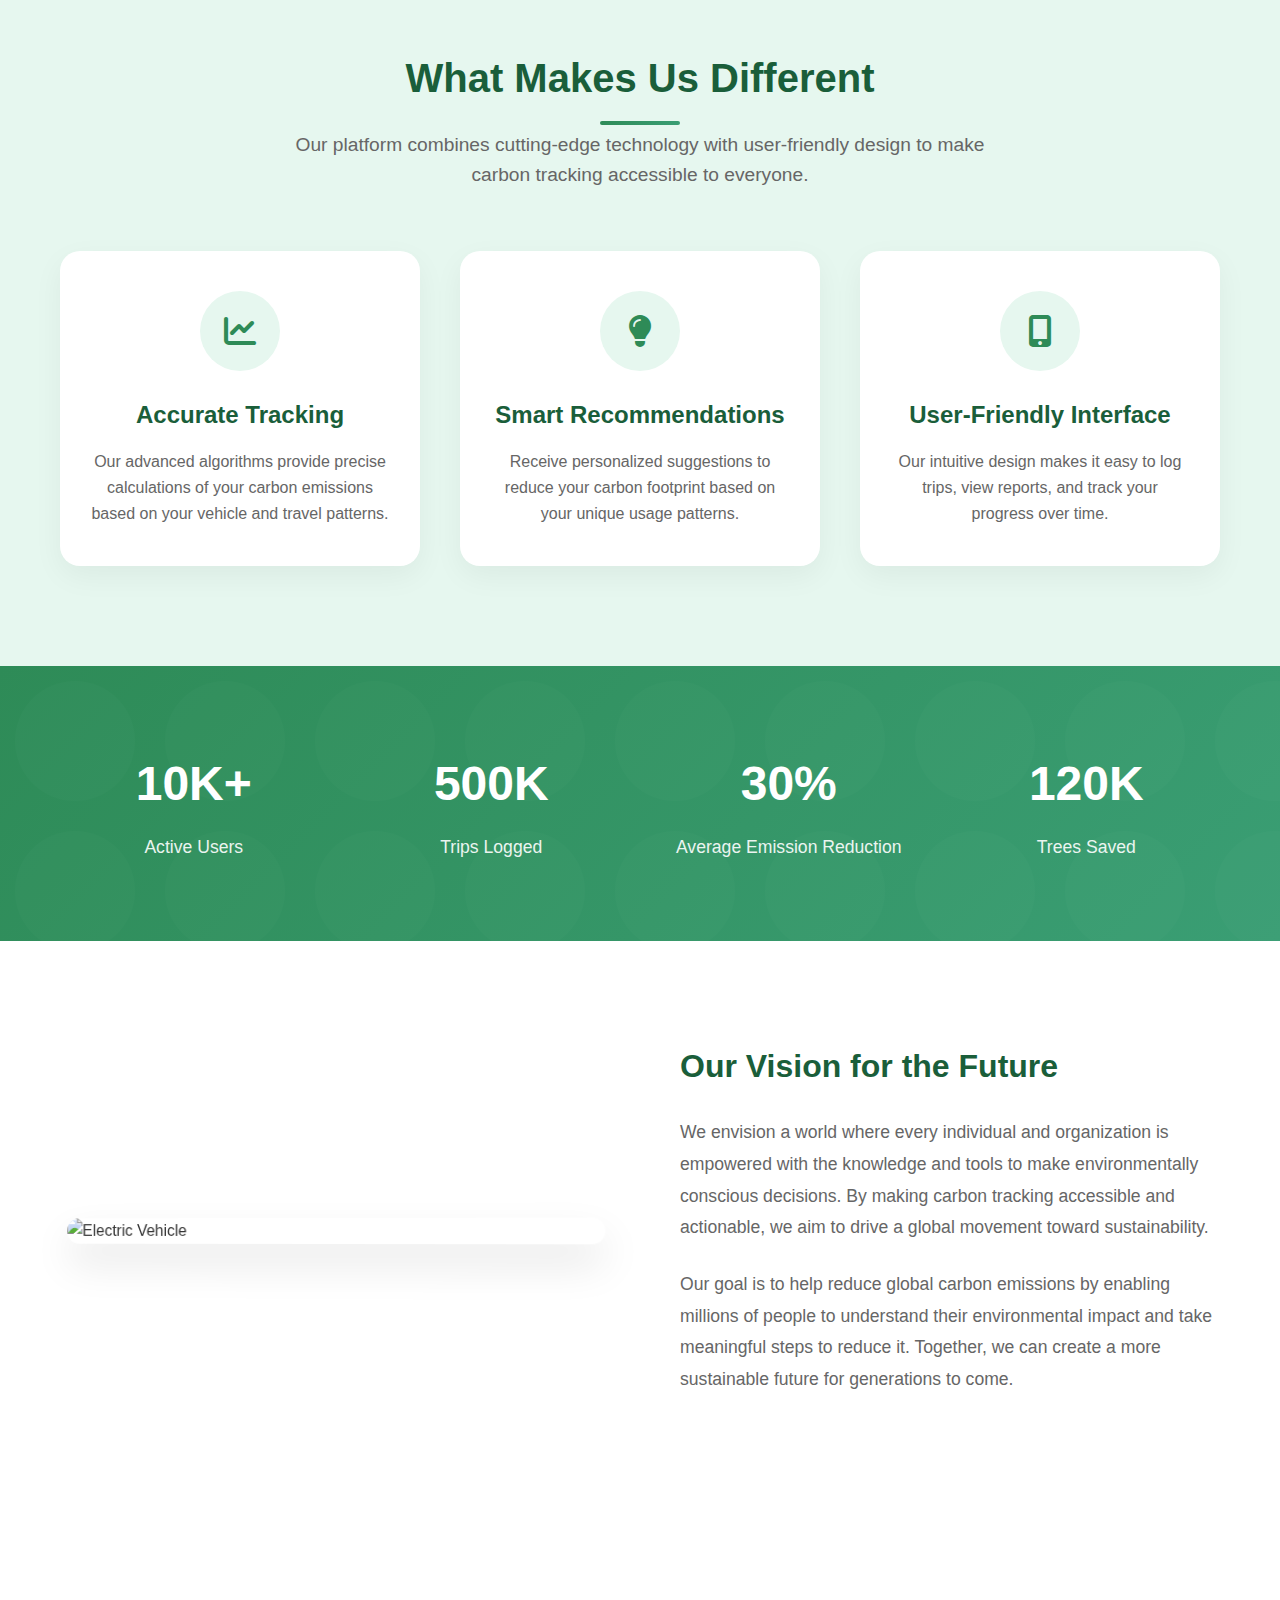
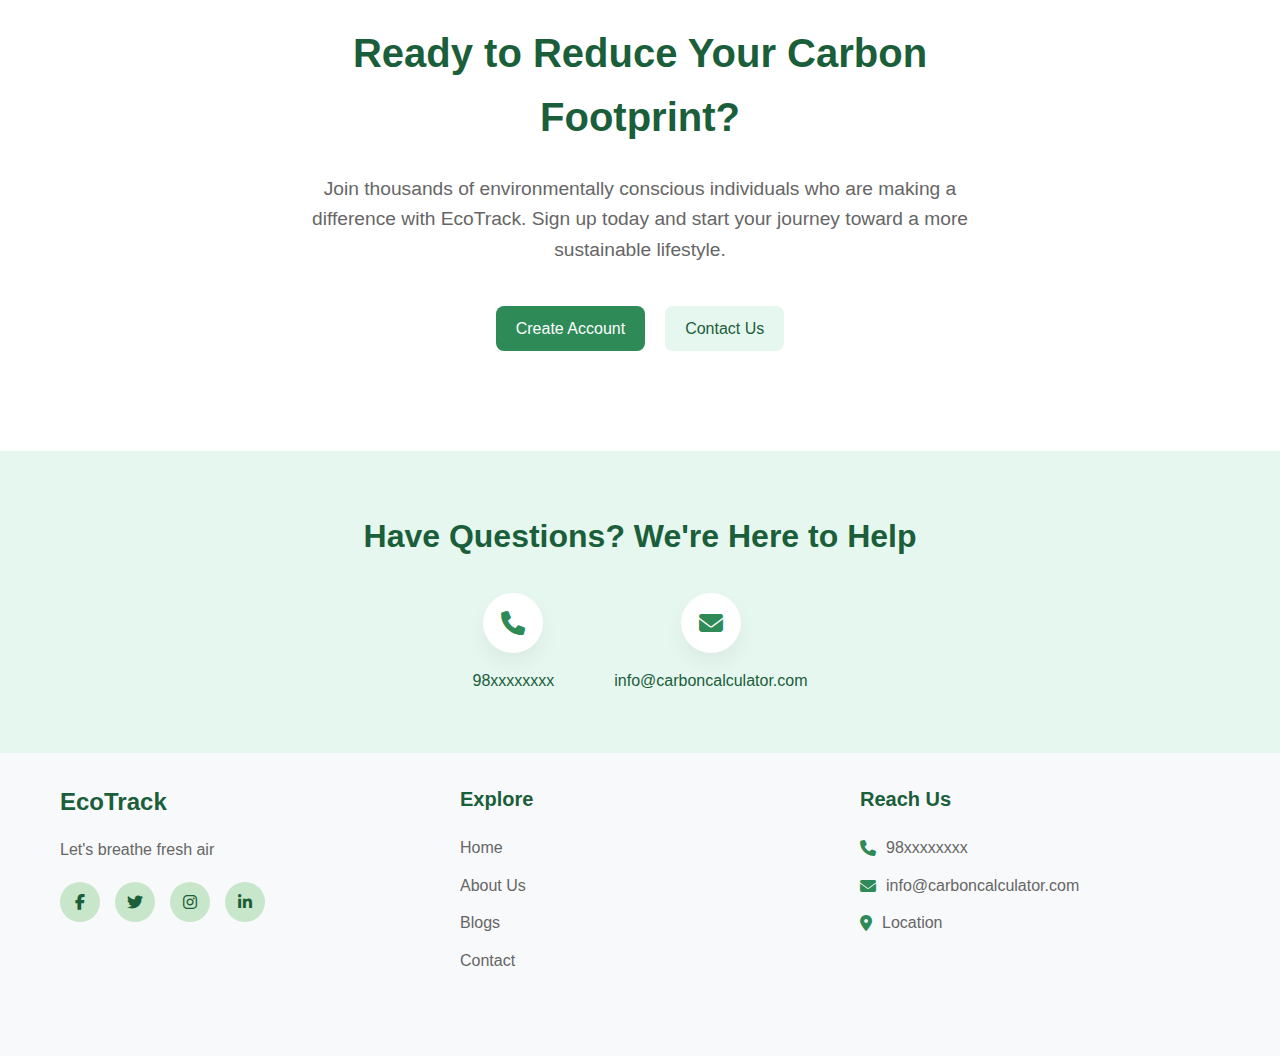
==== commit 820bd87c: "Update" ====
--- a/about.html
+++ b/about.html
@@ -1,93 +1,276 @@
 <!DOCTYPE html>
 <html lang="en">
-<head>
-    <meta charset="UTF-8">
-    <meta name="viewport" content="width=device-width, initial-scale=1.0">
-    <title>Carbon Calculator | About Us</title>
-    <link rel="stylesheet" href="css/style.css">
-    <link rel="stylesheet" href="https://cdnjs.cloudflare.com/ajax/libs/font-awesome/6.4.0/css/all.min.css">
-</head>
-<body>
+  <head>
+    <meta charset="UTF-8" />
+    <meta name="viewport" content="width=device-width, initial-scale=1.0" />
+    <title>About Us | EcoTrack - Carbon Emission Calculator</title>
+    <link rel="stylesheet" href="css/about.css" />
+    <link
+      rel="stylesheet"
+      href="https://cdnjs.cloudflare.com/ajax/libs/font-awesome/6.4.0/css/all.min.css"
+    />
+  </head>
+  <body>
     <header>
-        <div class="container">
-            <div class="logo">
-                <a href="index.html">
-                    <img src="https://i.ibb.co/Jt5zbWV/eco-car-logo.png" alt="Carbon Calculator Logo">
-                </a>
-            </div>
-            <nav>
-                <ul>
-                    <li><a href="index.html">Home</a></li>
-                    <li class="active"><a href="about.html">About Us</a></li>
-                    <li><a href="blogs.html">Blogs</a></li>
-                    <li><a href="contact.html">Contact Us</a></li>
-                </ul>
-            </nav>
-            <div id="auth-button-container" class="join-btn">
-                <a href="signup.html" class="btn">Join Us</a>
-            </div>
-            <div class="mobile-menu-btn">
-                <i class="fas fa-bars"></i>
-            </div>
-        </div>
+      <div class="container">
+        <div class="logo">
+          <a href="index.html">
+            <img
+              src="https://i.ibb.co/Jt5zbWV/eco-car-logo.png"
+              alt="EcoTrack Logo"
+            />
+          </a>
+        </div>
+        <nav>
+          <ul>
+            <li><a href="index.html">Home</a></li>
+            <li class="active"><a href="about.html">About Us</a></li>
+            <li><a href="blogs.html">Blogs</a></li>
+            <li><a href="contact.html">Contact Us</a></li>
+          </ul>
+        </nav>
+        <div id="auth-button-container" class="join-btn">
+          <a href="signup.html" class="btn">Join Us</a>
+        </div>
+        <div class="mobile-menu-btn">
+          <i class="fas fa-bars"></i>
+        </div>
+      </div>
     </header>
 
-    <section class="page-header">
-        <div class="container">
-            <h1>About Us</h1>
-        </div>
-    </section>
-
-    <section class="about-content">
-        <div class="container">
-            <div class="about-grid">
-                <div class="about-text">
-                    <p>Our Carbon emission vehicle calculator works just like any other calculator where the user inputs the number and provides the outcome of the emission estimate. But our calculating tool will interact with the users on personal level and explain their true meaning of the numbers which would give a clear reality check of every individual action leading to damaging the environment.</p>
-                    <p>The proper functioning of this calculator is only possible by combining technology with user participation and sustainability principle so this will make an excellent impact while gaping all the problems offering modern, data-driven yet user friendly attractive web platforms including visualizations and actionable recommendations suggestions</p>
-                    <div class="about-cta">
-                        <a href="signup.html" class="btn">Join Us</a>
-                    </div>
-                </div>
-                <div class="about-image">
-                    <img src="https://i.ibb.co/Lk4Lv9B/solar-panels.jpg" alt="Carbon footprint illustration">
-                </div>
-            </div>
-        </div>
-    </section>
-
-    <section class="contact-info">
-        <div class="container">
-            <h2>If you have any questions, feel free to contact us</h2>
-            <div class="contact-methods">
-                <div class="contact-method">
-                    <i class="fas fa-phone"></i>
-                    <p>98xxxxxxxx</p>
-                </div>
-                <div class="contact-method">
-                    <i class="fas fa-envelope"></i>
-                    <p>info@carboncalculator.com</p>
-                </div>
-            </div>
-        </div>
+    <!-- Hero Section -->
+    <section class="about-hero">
+      <div class="container">
+        <div class="about-hero-content">
+          <h1>Driving Sustainable Change Together</h1>
+          <p>
+            At EcoTrack, we're on a mission to empower individuals and
+            organizations to understand, track, and reduce their carbon
+            footprint through innovative technology and actionable insights.
+          </p>
+          <a href="signup.html" class="btn">Join Our Movement</a>
+        </div>
+      </div>
+    </section>
+
+    <!-- Our Mission Section -->
+    <section class="about-section">
+      <div class="container">
+        <div class="about-section-header">
+          <h2>Our Mission</h2>
+          <p>
+            We believe that small changes can make a big difference when it
+            comes to environmental impact.
+          </p>
+        </div>
+
+        <div class="mission-grid">
+          <div class="mission-content">
+            <h3>Personalized Carbon Tracking</h3>
+            <p>
+              Our Carbon emission vehicle calculator works just like any other
+              calculator where the user inputs the number and provides the
+              outcome of the emission estimate. But our calculating tool will
+              interact with the users on a personal level and explain the true
+              meaning of the numbers which would give a clear reality check of
+              every individual action leading to environmental impact.
+            </p>
+            <p>
+              The proper functioning of this calculator is only possible by
+              combining technology with user participation and sustainability
+              principles so this will make an excellent impact while addressing
+              all the problems offering modern, data-driven yet user-friendly
+              attractive web platforms including visualizations and actionable
+              recommendations.
+            </p>
+          </div>
+          <div class="mission-image">
+            <img
+              src="https://i.ibb.co/Lk4Lv9B/solar-panels.jpg"
+              alt="Sustainable Energy"
+            />
+          </div>
+        </div>
+      </div>
+    </section>
+
+    <!-- Features Section -->
+    <section class="about-section light">
+      <div class="container">
+        <div class="about-section-header">
+          <h2>What Makes Us Different</h2>
+          <p>
+            Our platform combines cutting-edge technology with user-friendly
+            design to make carbon tracking accessible to everyone.
+          </p>
+        </div>
+
+        <div class="features-grid">
+          <div class="feature-card">
+            <div class="feature-icon">
+              <i class="fas fa-chart-line"></i>
+            </div>
+            <h3>Accurate Tracking</h3>
+            <p>
+              Our advanced algorithms provide precise calculations of your
+              carbon emissions based on your vehicle and travel patterns.
+            </p>
+          </div>
+
+          <div class="feature-card">
+            <div class="feature-icon">
+              <i class="fas fa-lightbulb"></i>
+            </div>
+            <h3>Smart Recommendations</h3>
+            <p>
+              Receive personalized suggestions to reduce your carbon footprint
+              based on your unique usage patterns.
+            </p>
+          </div>
+
+          <div class="feature-card">
+            <div class="feature-icon">
+              <i class="fas fa-mobile-alt"></i>
+            </div>
+            <h3>User-Friendly Interface</h3>
+            <p>
+              Our intuitive design makes it easy to log trips, view reports, and
+              track your progress over time.
+            </p>
+          </div>
+        </div>
+      </div>
+    </section>
+
+    <!-- Stats Section -->
+    <section class="stats-section">
+      <div class="container">
+        <div class="stats-grid">
+          <div class="stat-item">
+            <div class="stat-number">10K+</div>
+            <div class="stat-label">Active Users</div>
+          </div>
+
+          <div class="stat-item">
+            <div class="stat-number">500K</div>
+            <div class="stat-label">Trips Logged</div>
+          </div>
+
+          <div class="stat-item">
+            <div class="stat-number">30%</div>
+            <div class="stat-label">Average Emission Reduction</div>
+          </div>
+
+          <div class="stat-item">
+            <div class="stat-number">120K</div>
+            <div class="stat-label">Trees Saved</div>
+          </div>
+        </div>
+      </div>
+    </section>
+
+    <!-- Our Vision Section -->
+    <section class="about-section">
+      <div class="container">
+        <div class="mission-grid">
+          <div class="mission-image">
+            <img
+              src="https://i.ibb.co/YQfgG2S/electric-car.jpg"
+              alt="Electric Vehicle"
+            />
+          </div>
+          <div class="mission-content">
+            <h3>Our Vision for the Future</h3>
+            <p>
+              We envision a world where every individual and organization is
+              empowered with the knowledge and tools to make environmentally
+              conscious decisions. By making carbon tracking accessible and
+              actionable, we aim to drive a global movement toward
+              sustainability.
+            </p>
+            <p>
+              Our goal is to help reduce global carbon emissions by enabling
+              millions of people to understand their environmental impact and
+              take meaningful steps to reduce it. Together, we can create a more
+              sustainable future for generations to come.
+            </p>
+          </div>
+        </div>
+      </div>
+    </section>
+
+    <!-- CTA Section -->
+    <section class="cta-section">
+      <div class="container">
+        <div class="cta-content">
+          <h2>Ready to Reduce Your Carbon Footprint?</h2>
+          <p>
+            Join thousands of environmentally conscious individuals who are
+            making a difference with EcoTrack. Sign up today and start your
+            journey toward a more sustainable lifestyle.
+          </p>
+          <div class="cta-buttons">
+            <a href="signup.html" class="btn">Create Account</a>
+            <a href="contact.html" class="btn-secondary">Contact Us</a>
+          </div>
+        </div>
+      </div>
+    </section>
+
+    <!-- Contact Banner -->
+    <section class="contact-banner">
+      <div class="container">
+        <h2>Have Questions? We're Here to Help</h2>
+        <div class="contact-methods">
+          <div class="contact-method">
+            <div class="contact-icon">
+              <i class="fas fa-phone"></i>
+            </div>
+            <p>98xxxxxxxx</p>
+          </div>
+
+          <div class="contact-method">
+            <div class="contact-icon">
+              <i class="fas fa-envelope"></i>
+            </div>
+            <p>info@carboncalculator.com</p>
+          </div>
+        </div>
+      </div>
     </section>
 
     <footer>
-        <div class="container">
-            <div class="footer-bottom">
-                <p>2025 copyright</p>
-                <div class="footer-logo-small">
-                    <div class="logo-badge">Logo</div>
-                </div>
-                <div class="social-dots">
-                    <span class="dot"></span>
-                    <span class="dot"></span>
-                    <span class="dot"></span>
-                    <span class="dot"></span>
-                </div>
-            </div>
-        </div>
+      <div class="container">
+        <div class="footer-content">
+          <div class="footer-logo">
+            <h3>EcoTrack</h3>
+            <p>Let's breathe fresh air</p>
+            <div class="social-icons">
+              <a href="#"><i class="fab fa-facebook-f"></i></a>
+              <a href="#"><i class="fab fa-twitter"></i></a>
+              <a href="#"><i class="fab fa-instagram"></i></a>
+              <a href="#"><i class="fab fa-linkedin-in"></i></a>
+            </div>
+          </div>
+          <div class="footer-links">
+            <h3>Explore</h3>
+            <ul>
+              <li><a href="index.html">Home</a></li>
+              <li><a href="about.html">About Us</a></li>
+              <li><a href="blogs.html">Blogs</a></li>
+              <li><a href="contact.html">Contact</a></li>
+            </ul>
+          </div>
+          <div class="footer-contact">
+            <h3>Reach Us</h3>
+            <p><i class="fas fa-phone"></i> 98xxxxxxxx</p>
+            <p><i class="fas fa-envelope"></i> info@carboncalculator.com</p>
+            <p><i class="fas fa-map-marker-alt"></i> Location</p>
+          </div>
+        </div>
+      </div>
     </footer>
 
     <script src="js/main.js"></script>
-</body>
-</html>+  </body>
+</html>
--- a/css/about.css
+++ b/css/about.css
@@ -0,0 +1,496 @@
+@import "common.css";
+
+/* Modern About Page Styles */
+:root {
+  --about-accent: #3a9e74;
+  --about-light: #e6f7ef;
+  --about-dark: #1a5e3a;
+  --about-gradient: linear-gradient(
+    135deg,
+    var(--primary-color),
+    var(--about-accent)
+  );
+  --section-spacing: 100px;
+}
+
+.about-hero {
+  position: relative;
+  padding: 120px 0 100px;
+  background: var(--about-gradient);
+  color: white;
+  overflow: hidden;
+}
+
+.about-hero::before {
+  content: "";
+  position: absolute;
+  top: 0;
+  left: 0;
+  width: 100%;
+  height: 100%;
+  background-image: url('data:image/svg+xml;utf8,<svg xmlns="http://www.w3.org/2000/svg" width="100" height="100" viewBox="0 0 100 100"><circle cx="50" cy="50" r="40" fill="rgba(255,255,255,0.05)"/></svg>');
+  background-size: 150px;
+  opacity: 0.3;
+}
+
+.about-hero-content {
+  position: relative;
+  z-index: 2;
+  max-width: 800px;
+  margin: 0 auto;
+  text-align: center;
+}
+
+.about-hero h1 {
+  font-size: 3.5rem;
+  font-weight: 800;
+  margin-bottom: 20px;
+  line-height: 1.2;
+}
+
+.about-hero p {
+  font-size: 1.25rem;
+  line-height: 1.6;
+  margin-bottom: 30px;
+  opacity: 0.9;
+}
+
+.about-hero .btn {
+  padding: 15px 40px;
+  font-size: 1.1rem;
+  background-color: white;
+  color: var(--primary-dark);
+  border-radius: 50px;
+  box-shadow: 0 10px 20px rgba(0, 0, 0, 0.1);
+  transition: transform 0.3s ease, box-shadow 0.3s ease;
+}
+
+.about-hero .btn:hover {
+  transform: translateY(-5px);
+  box-shadow: 0 15px 30px rgba(0, 0, 0, 0.15);
+}
+
+.about-section {
+  padding: var(--section-spacing) 0;
+}
+
+.about-section.light {
+  background-color: var(--about-light);
+}
+
+.about-section-header {
+  text-align: center;
+  margin-bottom: 60px;
+}
+
+.about-section-header h2 {
+  font-size: 2.5rem;
+  color: var(--primary-dark);
+  margin-bottom: 20px;
+  position: relative;
+  display: inline-block;
+}
+
+.about-section-header h2::after {
+  content: "";
+  position: absolute;
+  bottom: -15px;
+  left: 50%;
+  transform: translateX(-50%);
+  width: 80px;
+  height: 4px;
+  background: var(--about-gradient);
+  border-radius: 2px;
+}
+
+.about-section-header p {
+  font-size: 1.2rem;
+  color: var(--light-text);
+  max-width: 700px;
+  margin: 0 auto;
+}
+
+.mission-grid {
+  display: grid;
+  grid-template-columns: repeat(2, 1fr);
+  gap: 80px;
+  align-items: center;
+}
+
+.mission-content h3 {
+  font-size: 2rem;
+  color: var(--primary-dark);
+  margin-bottom: 25px;
+}
+
+.mission-content p {
+  font-size: 1.1rem;
+  line-height: 1.8;
+  color: var(--light-text);
+  margin-bottom: 25px;
+}
+
+.mission-image {
+  position: relative;
+  border-radius: 20px;
+  overflow: hidden;
+  box-shadow: 0 20px 40px rgba(0, 0, 0, 0.1);
+  transform: perspective(1000px) rotateY(-5deg);
+  transition: transform 0.5s ease;
+}
+
+.mission-image:hover {
+  transform: perspective(1000px) rotateY(0);
+}
+
+.mission-image img {
+  width: 100%;
+  height: 100%;
+  object-fit: cover;
+  transition: transform 0.5s ease;
+}
+
+.mission-image:hover img {
+  transform: scale(1.05);
+}
+
+.features-grid {
+  display: grid;
+  grid-template-columns: repeat(3, 1fr);
+  gap: 40px;
+}
+
+.feature-card {
+  background-color: white;
+  border-radius: 20px;
+  padding: 40px 30px;
+  box-shadow: 0 10px 30px rgba(0, 0, 0, 0.05);
+  transition: transform 0.3s ease, box-shadow 0.3s ease;
+  text-align: center;
+}
+
+.feature-card:hover {
+  transform: translateY(-10px);
+  box-shadow: 0 20px 40px rgba(0, 0, 0, 0.1);
+}
+
+.feature-icon {
+  width: 80px;
+  height: 80px;
+  margin: 0 auto 25px;
+  display: flex;
+  align-items: center;
+  justify-content: center;
+  background: var(--about-light);
+  border-radius: 50%;
+  color: var(--primary-color);
+  font-size: 2rem;
+}
+
+.feature-card h3 {
+  font-size: 1.5rem;
+  color: var(--primary-dark);
+  margin-bottom: 15px;
+}
+
+.feature-card p {
+  color: var(--light-text);
+  line-height: 1.6;
+}
+
+.team-section {
+  text-align: center;
+}
+
+.team-grid {
+  display: grid;
+  grid-template-columns: repeat(4, 1fr);
+  gap: 30px;
+}
+
+.team-member {
+  background-color: white;
+  border-radius: 20px;
+  overflow: hidden;
+  box-shadow: 0 10px 30px rgba(0, 0, 0, 0.05);
+  transition: transform 0.3s ease;
+}
+
+.team-member:hover {
+  transform: translateY(-10px);
+}
+
+.team-photo {
+  height: 250px;
+  overflow: hidden;
+}
+
+.team-photo img {
+  width: 100%;
+  height: 100%;
+  object-fit: cover;
+  transition: transform 0.5s ease;
+}
+
+.team-member:hover .team-photo img {
+  transform: scale(1.1);
+}
+
+.team-info {
+  padding: 25px 20px;
+}
+
+.team-info h3 {
+  font-size: 1.3rem;
+  color: var(--primary-dark);
+  margin-bottom: 5px;
+}
+
+.team-info p {
+  color: var(--light-text);
+  font-size: 0.95rem;
+  margin-bottom: 15px;
+}
+
+.team-social {
+  display: flex;
+  justify-content: center;
+  gap: 15px;
+}
+
+.team-social a {
+  width: 36px;
+  height: 36px;
+  display: flex;
+  align-items: center;
+  justify-content: center;
+  background-color: var(--about-light);
+  color: var(--primary-color);
+  border-radius: 50%;
+  transition: all 0.3s ease;
+}
+
+.team-social a:hover {
+  background-color: var(--primary-color);
+  color: white;
+}
+
+.stats-section {
+  background: var(--about-gradient);
+  color: white;
+  padding: 80px 0;
+  position: relative;
+  overflow: hidden;
+}
+
+.stats-section::before {
+  content: "";
+  position: absolute;
+  top: 0;
+  left: 0;
+  width: 100%;
+  height: 100%;
+  background-image: url('data:image/svg+xml;utf8,<svg xmlns="http://www.w3.org/2000/svg" width="100" height="100" viewBox="0 0 100 100"><circle cx="50" cy="50" r="40" fill="rgba(255,255,255,0.05)"/></svg>');
+  background-size: 150px;
+  opacity: 0.3;
+}
+
+.stats-grid {
+  display: grid;
+  grid-template-columns: repeat(4, 1fr);
+  gap: 30px;
+  position: relative;
+  z-index: 2;
+}
+
+.stat-item {
+  text-align: center;
+}
+
+.stat-number {
+  font-size: 3rem;
+  font-weight: 700;
+  margin-bottom: 10px;
+}
+
+.stat-label {
+  font-size: 1.1rem;
+  opacity: 0.9;
+}
+
+.cta-section {
+  padding: 100px 0;
+  text-align: center;
+}
+
+.cta-content {
+  max-width: 700px;
+  margin: 0 auto;
+}
+
+.cta-content h2 {
+  font-size: 2.5rem;
+  color: var(--primary-dark);
+  margin-bottom: 25px;
+}
+
+.cta-content p {
+  font-size: 1.2rem;
+  color: var(--light-text);
+  margin-bottom: 40px;
+  line-height: 1.6;
+}
+
+.cta-buttons {
+  display: flex;
+  justify-content: center;
+  gap: 20px;
+}
+
+.cta-buttons .btn-secondary {
+  background-color: var(--about-light);
+  color: var(--primary-dark);
+}
+
+.cta-buttons .btn-secondary:hover {
+  background-color: var(--primary-light);
+  color: var(--primary-dark);
+}
+
+.contact-banner {
+  background-color: var(--about-light);
+  padding: 60px 0;
+  text-align: center;
+}
+
+.contact-banner h2 {
+  font-size: 2rem;
+  color: var(--primary-dark);
+  margin-bottom: 20px;
+}
+
+.contact-methods {
+  display: flex;
+  justify-content: center;
+  gap: 60px;
+  margin-top: 30px;
+}
+
+.contact-method {
+  display: flex;
+  flex-direction: column;
+  align-items: center;
+}
+
+.contact-icon {
+  width: 60px;
+  height: 60px;
+  background-color: white;
+  border-radius: 50%;
+  display: flex;
+  align-items: center;
+  justify-content: center;
+  margin-bottom: 15px;
+  color: var(--primary-color);
+  font-size: 1.5rem;
+  box-shadow: 0 10px 20px rgba(0, 0, 0, 0.05);
+}
+
+.contact-method p {
+  color: var(--primary-dark);
+  font-weight: 500;
+}
+
+/* Responsive Styles */
+@media (max-width: 1200px) {
+  .team-grid {
+    grid-template-columns: repeat(3, 1fr);
+  }
+}
+
+@media (max-width: 992px) {
+  :root {
+    --section-spacing: 80px;
+  }
+
+  .about-hero h1 {
+    font-size: 2.8rem;
+  }
+
+  .mission-grid {
+    grid-template-columns: 1fr;
+    gap: 50px;
+  }
+
+  .mission-image {
+    max-width: 600px;
+    margin: 0 auto;
+  }
+
+  .features-grid {
+    grid-template-columns: repeat(2, 1fr);
+  }
+
+  .team-grid {
+    grid-template-columns: repeat(2, 1fr);
+  }
+
+  .stats-grid {
+    grid-template-columns: repeat(2, 1fr);
+    gap: 40px;
+  }
+}
+
+@media (max-width: 768px) {
+  :root {
+    --section-spacing: 60px;
+  }
+
+  .about-hero {
+    padding: 80px 0 60px;
+  }
+
+  .about-hero h1 {
+    font-size: 2.2rem;
+  }
+
+  .about-hero p {
+    font-size: 1.1rem;
+  }
+
+  .about-section-header h2 {
+    font-size: 2rem;
+  }
+
+  .features-grid {
+    grid-template-columns: 1fr;
+    max-width: 500px;
+    margin: 0 auto;
+  }
+
+  .contact-methods {
+    flex-direction: column;
+    gap: 30px;
+  }
+}
+
+@media (max-width: 576px) {
+  .about-hero h1 {
+    font-size: 1.8rem;
+  }
+
+  .team-grid {
+    grid-template-columns: 1fr;
+    max-width: 320px;
+    margin: 0 auto;
+  }
+
+  .stats-grid {
+    grid-template-columns: 1fr;
+  }
+
+  .cta-buttons {
+    flex-direction: column;
+    gap: 15px;
+  }
+}
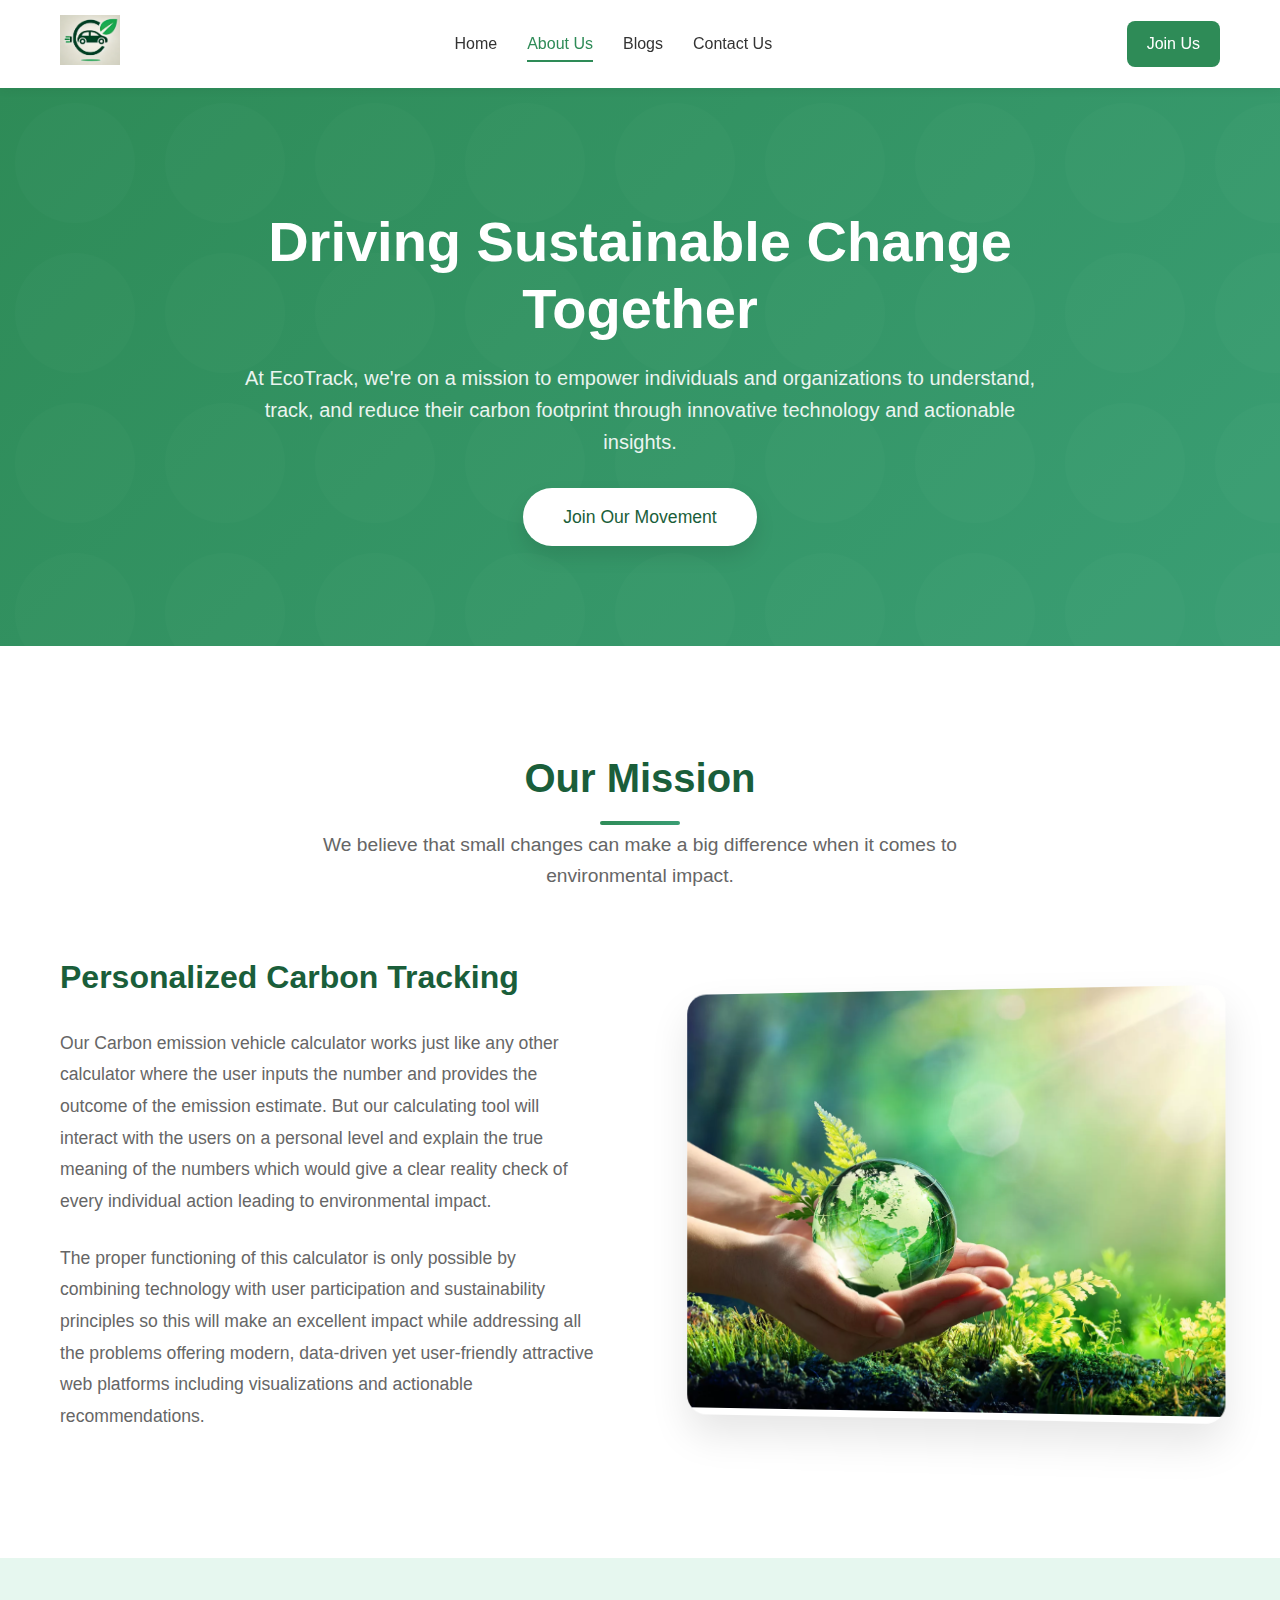
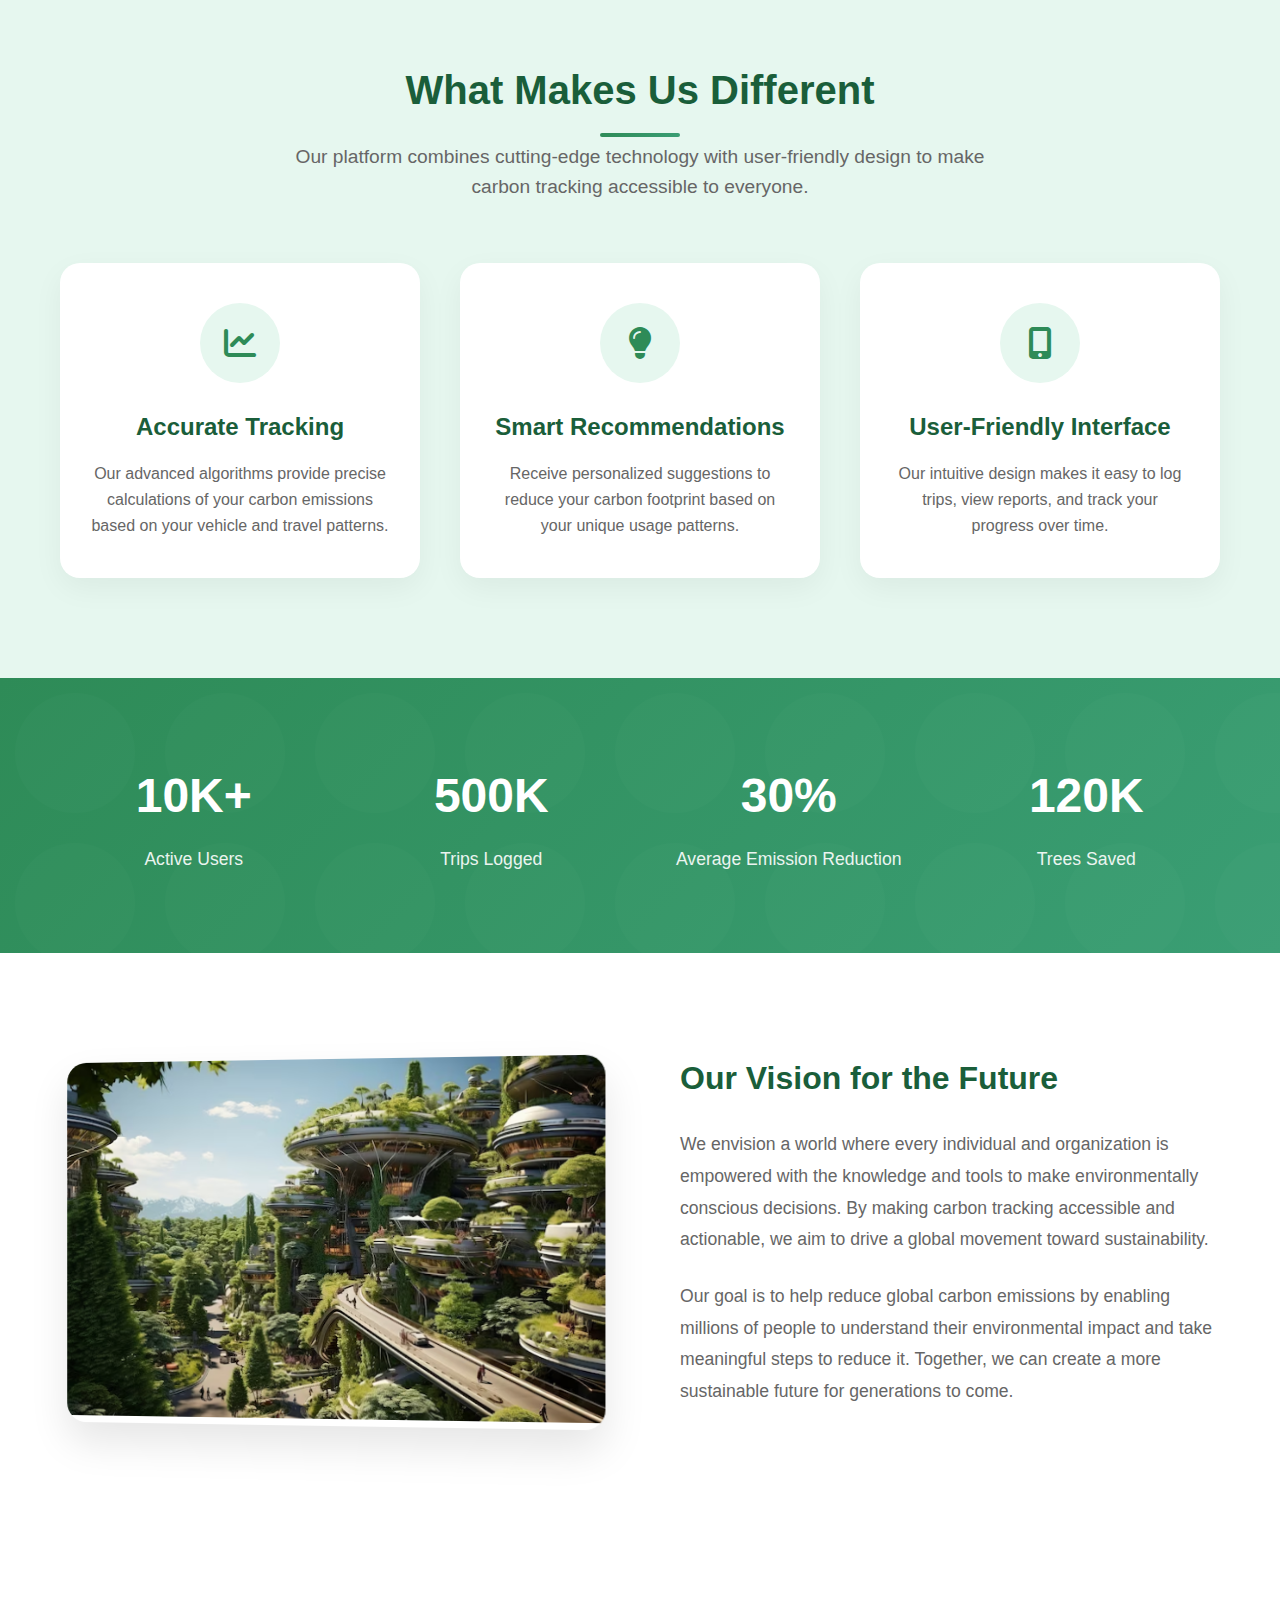
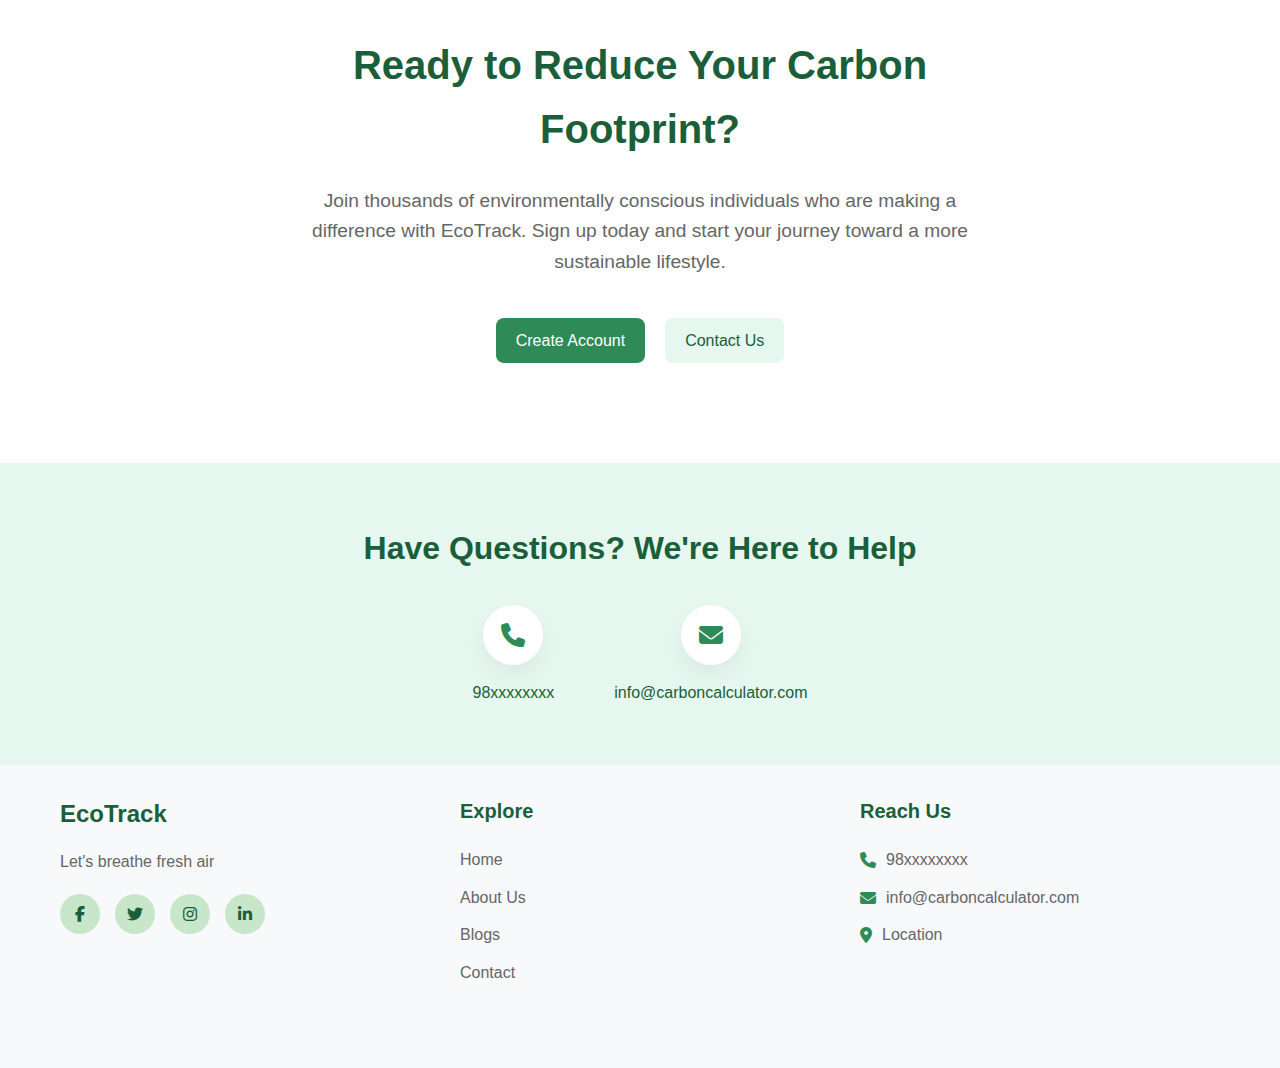
==== commit e2118729: "Update" ====
--- a/about.html
+++ b/about.html
@@ -15,10 +15,7 @@
       <div class="container">
         <div class="logo">
           <a href="index.html">
-            <img
-              src="https://i.ibb.co/Jt5zbWV/eco-car-logo.png"
-              alt="EcoTrack Logo"
-            />
+            <img src="images/logo.png" alt="EcoTrack Logo" />
           </a>
         </div>
         <nav>
@@ -85,10 +82,7 @@
             </p>
           </div>
           <div class="mission-image">
-            <img
-              src="https://i.ibb.co/Lk4Lv9B/solar-panels.jpg"
-              alt="Sustainable Energy"
-            />
+            <img src="images/about1.png" alt="Sustainable Energy" />
           </div>
         </div>
       </div>
@@ -174,10 +168,7 @@
       <div class="container">
         <div class="mission-grid">
           <div class="mission-image">
-            <img
-              src="https://i.ibb.co/YQfgG2S/electric-car.jpg"
-              alt="Electric Vehicle"
-            />
+            <img src="images/about2.png" alt="Electric Vehicle" />
           </div>
           <div class="mission-content">
             <h3>Our Vision for the Future</h3>
